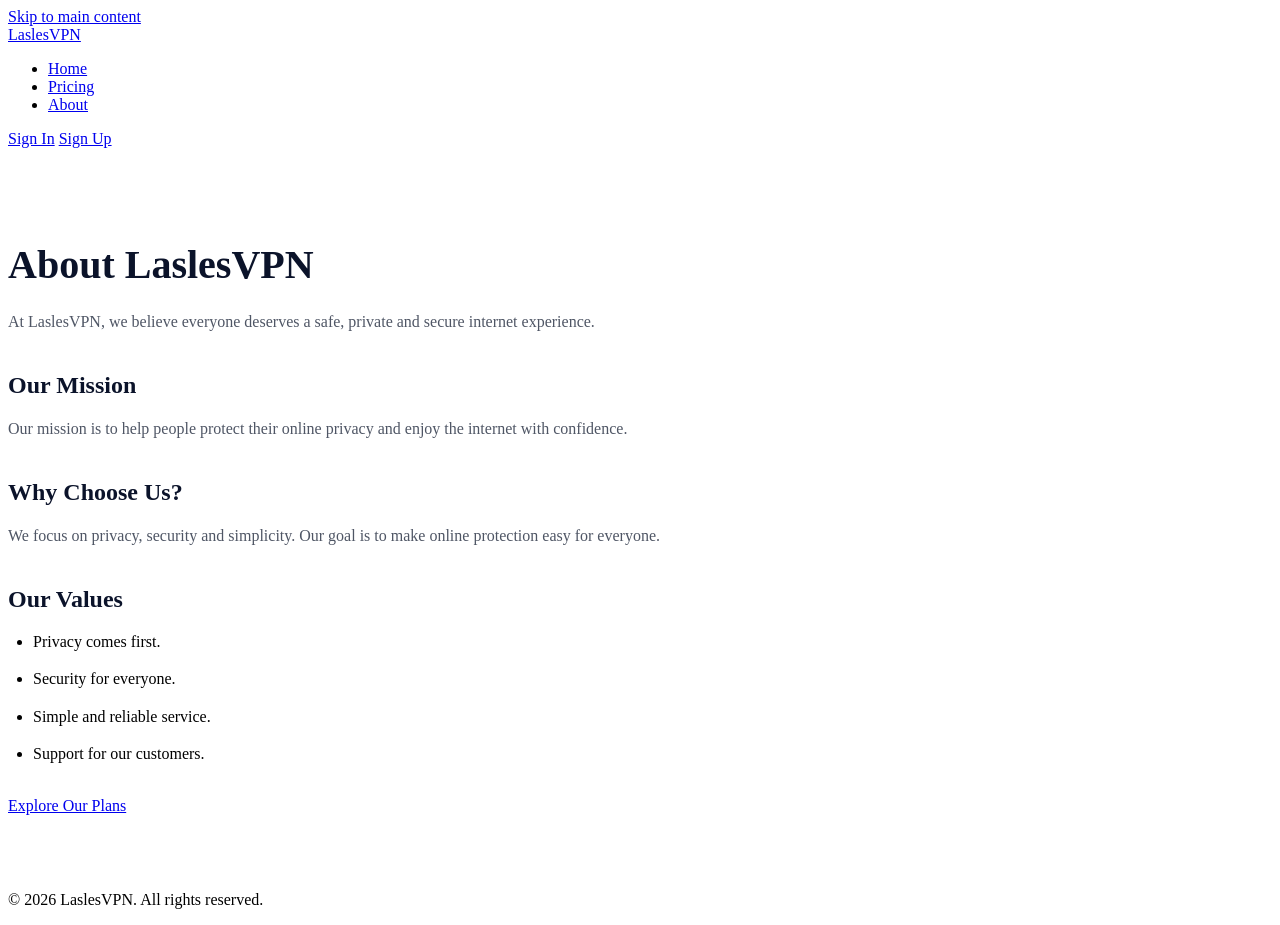
==== about.html @ 48ea71c9 "git change about and princing and style" ====
<!DOCTYPE html>
<html lang="en">
<head>
    <meta charset="UTF-8">
    <meta name="viewport" content="width=device-width, initial-scale=1.0">
    <meta name="description" content="Learn more about LaslesVPN and our mission to make the internet safer.">
    <title>About Us | LaslesVPN</title>
    <link rel="stylesheet" href="css/style.css">
</head>

<body>

    <!-- Skip link for accessibility -->
    <a class="skip-link" href="#main-content">Skip to main content</a>

    <!-- Website header -->
    <header>
        <div class="container">
            <a class="logo" href="index.html">LaslesVPN</a>

            <nav aria-label="Main navigation">
                <ul>
                    <li><a href="index.html">Home</a></li>
                    <li><a href="pricing.html">Pricing</a></li>
                    <li><a href="about.html" aria-current="page">About</a></li>
                </ul>
            </nav>

            <div>
                <a href="#">Sign In</a>
                <a href="#" class="btn">Sign Up</a>
            </div>
        </div>
    </header>

    <!-- Main content -->
    <main id="main-content">

        <section class="container">
            <h1>About LaslesVPN</h1>

            <p>
                At LaslesVPN, we believe everyone deserves a safe,
                private and secure internet experience.
            </p>

            <h2>Our Mission</h2>
            <p>
                Our mission is to help people protect their online privacy
                and enjoy the internet with confidence.
            </p>

            <h2>Why Choose Us?</h2>
            <p>
                We focus on privacy, security and simplicity.
                Our goal is to make online protection easy for everyone.
            </p>

            <h2>Our Values</h2>
            <ul>
                <li>Privacy comes first.</li>
                <li>Security for everyone.</li>
                <li>Simple and reliable service.</li>
                <li>Support for our customers.</li>
            </ul>

            <a href="pricing.html" class="btn">Explore Our Plans</a>
        </section>

    </main>

    <!-- Website footer -->
    <footer>
        <div class="container">
            <p>&copy; 2026 LaslesVPN. All rights reserved.</p>
        </div>
    </footer>

</body>
</html>
---- css/style.css ----
@media (max-width: 600px) {

    .site-header .container {
        flex-direction: column;
        gap: 20px;
    }

    .nav-links {
        gap: 18px;
        flex-wrap: wrap;
        justify-content: center;
    }

    .nav-buttons {
        justify-content: center;
    }

    .hero {
        flex-direction: column;
        text-align: center;
        padding-top: 40px;
        padding-bottom: 40px;
    }

    .hero-content p {
        margin-left: auto;
        margin-right: auto;
    }

    .hero-image {
        width: 100%;
    }

    .statistics {
        flex-direction: column;
        gap: 30px;
        margin-bottom: 40px;
    }

    .features {
        padding: 40px 0 60px;
    }

    .features h2 {
        font-size: 25px;
    }

    .site-footer {
        padding: 25px 0;
    }
}

/* Respect users who prefer reduced motion */
@media (prefers-reduced-motion: reduce) {
    *,
    *::before,
    *::after {
        animation-duration: 0.01ms !important;
        transition-duration: 0.01ms !important;
        scroll-behavior: auto !important;
    }
}

/* Pricing page */
.pricing-grid {
    display: grid;
    grid-template-columns: repeat(3, 1fr);
    gap: 25px;
    margin: 50px auto;
    align-items: stretch;
}

.pricing-card {
    display: flex;
    flex-direction: column;
    align-items: center;
    text-align: center;
    padding: 35px 25px;
    border: 2px solid #dddddd;
    border-radius: 15px;
    background-color: #ffffff;
    transition: transform 0.3s ease, box-shadow 0.3s ease;
}

.pricing-card:hover {
    transform: translateY(-8px);
    box-shadow: 0 10px 25px rgba(0, 0, 0, 0.10);
}

.pricing-card h2 {
    color: #0b132a;
    margin-bottom: 15px;
}

.pricing-card ul {
    list-style: none;
    margin: 25px 0;
    padding: 0;
    text-align: left;
}

.pricing-card li {
    margin-bottom: 15px;
}

.pricing-card li::before {
    content: "✓ ";
    color: #2fab73;
    font-weight: bold;
}

.pricing-card p strong {
    font-size: 1.8rem;
    color: #0b132a;
}

.pricing-card .btn {
    margin-top: auto;
}

/* Responsive pricing layout */
@media (max-width: 900px) {
    .pricing-grid {
        grid-template-columns: repeat(2, 1fr);
    }
}

@media (max-width: 600px) {
    .pricing-grid {
        grid-template-columns: 1fr;
    }
}

/* About page */
#main-content > .container {
    padding-top: 60px;
    padding-bottom: 60px;
}

#main-content h1 {
    color: #0b132a;
    font-size: 2.5rem;
    margin-bottom: 20px;
}

#main-content h2 {
    color: #0b132a;
    margin-top: 35px;
    margin-bottom: 15px;
}

#main-content p {
    line-height: 1.8;
    margin-bottom: 20px;
    color: #4f5665;
}

#main-content ul {
    padding-left: 25px;
    margin-bottom: 30px;
}

#main-content li {
    margin-bottom: 12px;
    line-height: 1.6;
}

/* Mobile layout for About page */
@media (max-width: 600px) {
    #main-content h1 {
        font-size: 2rem;
    }

    #main-content > .container {
        padding-top: 35px;
        padding-bottom: 35px;
    }
}
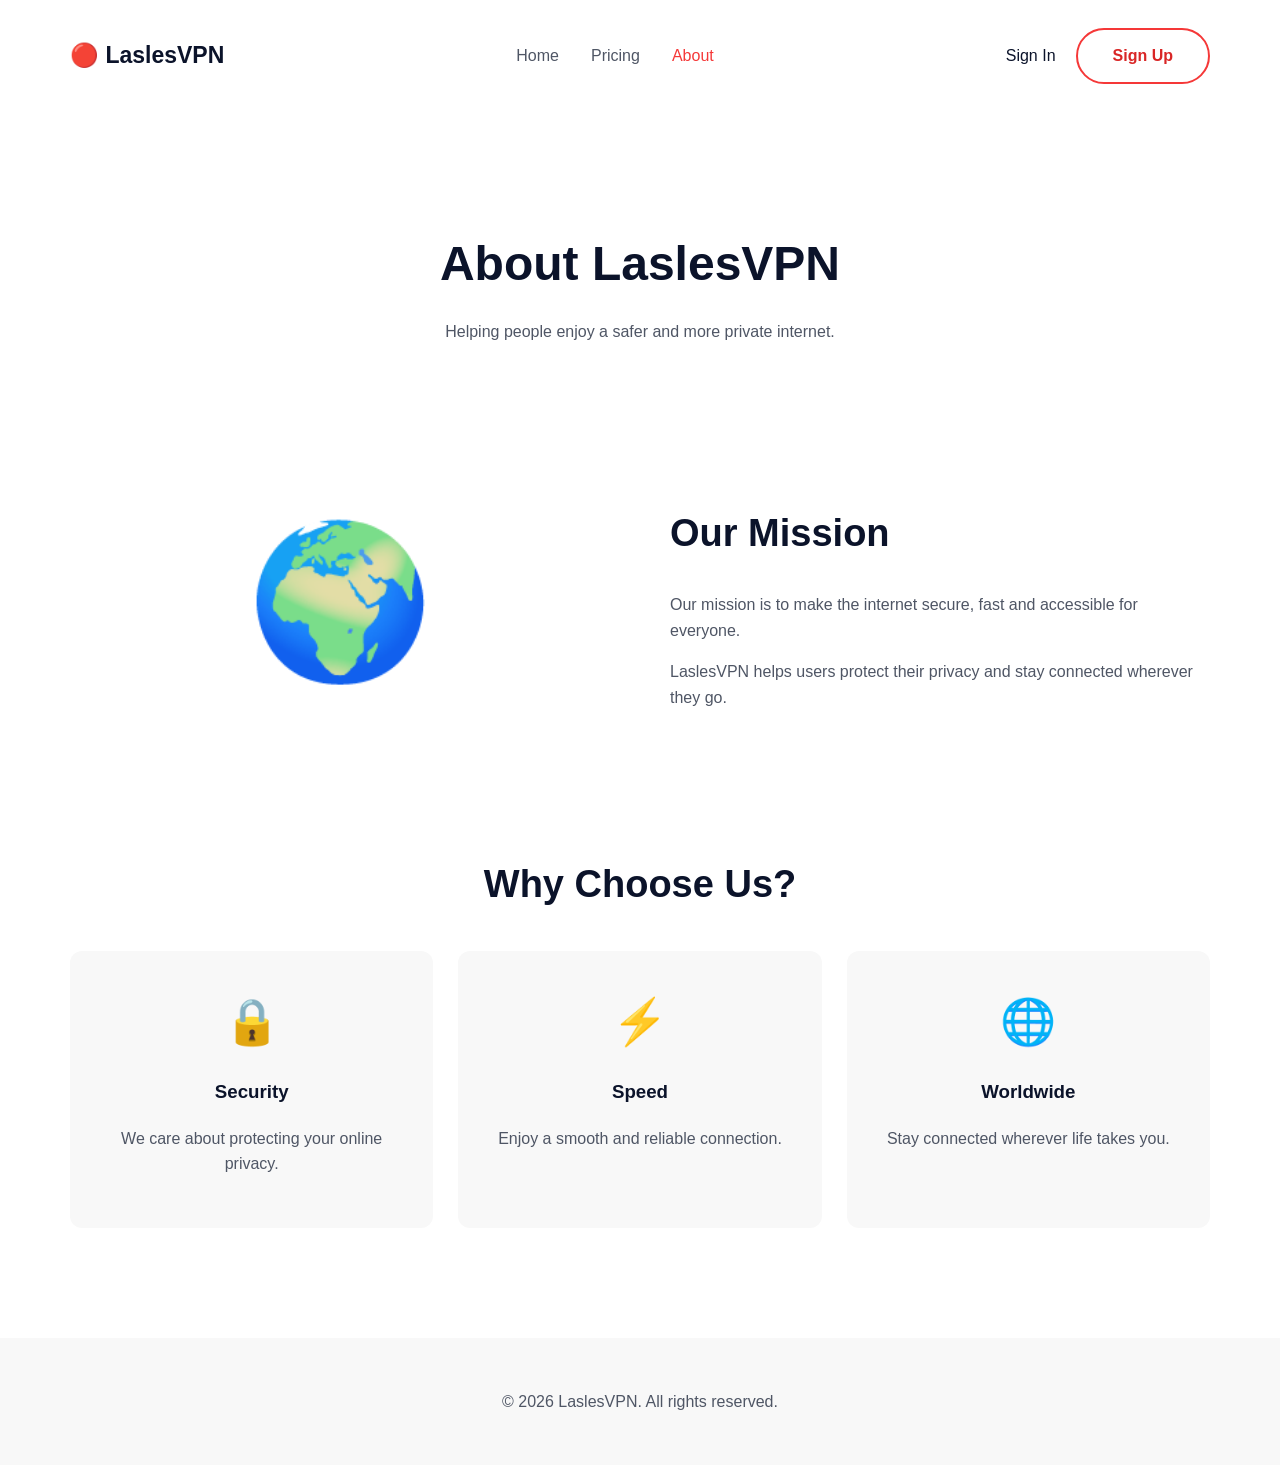
==== commit b52aa0d5: "complete laslesVPN midterm website" ====
--- a/about.html
+++ b/about.html
@@ -2,80 +2,72 @@
 <!DOCTYPE html>
 <html lang="en">
 <head>
-    <meta charset="UTF-8">
-    <meta name="viewport" content="width=device-width, initial-scale=1.0">
-    <meta name="description" content="Learn more about LaslesVPN and our mission to make the internet safer.">
-    <title>About Us | LaslesVPN</title>
-    <link rel="stylesheet" href="css/style.css">
+  <meta charset="UTF-8">
+  <meta name="viewport" content="width=device-width, initial-scale=1">
+  <meta name="description" content="Learn about LaslesVPN">
+  <title>LaslesVPN | About</title>
+  <link rel="stylesheet" href="css/style.css">
 </head>
+<body>
+  <a class="skip-link" href="#main">Skip to main content</a>
 
-<body>
+  <header class="site-header">
+    <div class="container nav">
+      <a class="logo" href="index.html">🔴 Lasles<strong>VPN</strong></a>
+      <nav aria-label="Main navigation">
+        <ul class="nav-links">
+          <li><a href="index.html">Home</a></li>
+          <li><a href="pricing.html">Pricing</a></li>
+          <li><a href="about.html" aria-current="page">About</a></li>
+        </ul>
+      </nav>
+      <div class="auth-links">
+        <a href="pricing.html">Sign In</a>
+        <a class="btn-outline" href="pricing.html">Sign Up</a>
+      </div>
+    </div>
+  </header>
 
-    <!-- Skip link for accessibility -->
-    <a class="skip-link" href="#main-content">Skip to main content</a>
+  <main id="main">
+    <section class="page-heading container">
+      <h1>About LaslesVPN</h1>
+      <p>Helping people enjoy a safer and more private internet.</p>
+    </section>
 
-    <!-- Website header -->
-    <header>
-        <div class="container">
-            <a class="logo" href="index.html">LaslesVPN</a>
+    <section class="about-section container">
+      <div class="about-icon" aria-hidden="true">🌍</div>
+      <div>
+        <h2>Our Mission</h2>
+        <p>Our mission is to make the internet secure, fast and accessible for everyone.</p>
+        <p>LaslesVPN helps users protect their privacy and stay connected wherever they go.</p>
+      </div>
+    </section>
 
-            <nav aria-label="Main navigation">
-                <ul>
-                    <li><a href="index.html">Home</a></li>
-                    <li><a href="pricing.html">Pricing</a></li>
-                    <li><a href="about.html" aria-current="page">About</a></li>
-                </ul>
-            </nav>
+    <section class="values container">
+      <h2>Why Choose Us?</h2>
+      <div class="value-grid">
+        <article class="value-card">
+          <span aria-hidden="true">🔒</span>
+          <h3>Security</h3>
+          <p>We care about protecting your online privacy.</p>
+        </article>
+        <article class="value-card">
+          <span aria-hidden="true">⚡</span>
+          <h3>Speed</h3>
+          <p>Enjoy a smooth and reliable connection.</p>
+        </article>
+        <article class="value-card">
+          <span aria-hidden="true">🌐</span>
+          <h3>Worldwide</h3>
+          <p>Stay connected wherever life takes you.</p>
+        </article>
+      </div>
+    </section>
+  </main>
 
-            <div>
-                <a href="#">Sign In</a>
-                <a href="#" class="btn">Sign Up</a>
-            </div>
-        </div>
-    </header>
-
-    <!-- Main content -->
-    <main id="main-content">
-
-        <section class="container">
-            <h1>About LaslesVPN</h1>
-
-            <p>
-                At LaslesVPN, we believe everyone deserves a safe,
-                private and secure internet experience.
-            </p>
-
-            <h2>Our Mission</h2>
-            <p>
-                Our mission is to help people protect their online privacy
-                and enjoy the internet with confidence.
-            </p>
-
-            <h2>Why Choose Us?</h2>
-            <p>
-                We focus on privacy, security and simplicity.
-                Our goal is to make online protection easy for everyone.
-            </p>
-
-            <h2>Our Values</h2>
-            <ul>
-                <li>Privacy comes first.</li>
-                <li>Security for everyone.</li>
-                <li>Simple and reliable service.</li>
-                <li>Support for our customers.</li>
-            </ul>
-
-            <a href="pricing.html" class="btn">Explore Our Plans</a>
-        </section>
-
-    </main>
-
-    <!-- Website footer -->
-    <footer>
-        <div class="container">
-            <p>&copy; 2026 LaslesVPN. All rights reserved.</p>
-        </div>
-    </footer>
-
+  <footer class="footer">
+    <p>© 2026 LaslesVPN. All rights reserved.</p>
+  </footer>
 </body>
 </html>
+
--- a/css/style.css
+++ b/css/style.css
@@ -1,179 +1,545 @@
 
+/* Global styles and accessible defaults */
+:root {
+  --red: #f53838;
+  --dark: #0b132a;
+  --gray: #4f5665;
+  --light: #f8f8f8;
+}
+
+* {
+  box-sizing: border-box;
+}
+
+html {
+  scroll-behavior: smooth;
+}
+
+body {
+  margin: 0;
+  font-family: Arial, Helvetica, sans-serif;
+  color: var(--dark);
+  background: #fff;
+  line-height: 1.6;
+}
+
+a {
+  text-decoration: none;
+  color: inherit;
+}
+
+a:focus-visible {
+  outline: 3px solid var(--red);
+  outline-offset: 4px;
+}
+
+img {
+  max-width: 100%;
+  height: auto;
+}
+
+.container {
+  width: min(1140px, 90%);
+  margin-inline: auto;
+}
+
+/* Skip navigation for keyboard users */
+.skip-link {
+  position: absolute;
+  top: -100px;
+  left: 10px;
+  background: var(--dark);
+  color: white;
+  padding: 12px;
+  z-index: 100;
+}
+
+.skip-link:focus {
+  top: 10px;
+}
+
+/* Header navigation uses Flexbox */
+.site-header {
+  background: white;
+  padding: 28px 0;
+}
+
+.nav {
+  display: flex;
+  align-items: center;
+  justify-content: space-between;
+  gap: 25px;
+}
+
+.logo {
+  font-size: 23px;
+  font-weight: 700;
+  white-space: nowrap;
+}
+
+.nav-links {
+  display: flex;
+  gap: 32px;
+  list-style: none;
+  padding: 0;
+  margin: 0;
+}
+
+.nav-links a {
+  color: var(--gray);
+  transition: color 0.3s;
+}
+
+.nav-links a:hover,
+.nav-links a[aria-current="page"] {
+  color: var(--red);
+}
+
+.auth-links {
+  display: flex;
+  align-items: center;
+  gap: 20px;
+}
+
+/* Shared buttons */
+.btn,
+.btn-outline {
+  display: inline-block;
+  padding: 13px 35px;
+  border-radius: 10px;
+  font-weight: 700;
+  text-align: center;
+  transition: transform 0.3s, background 0.3s;
+}
+
+.btn {
+  color: white;
+  background: var(--red);
+  box-shadow: 0 12px 25px #f5383840;
+}
+
+.btn:hover {
+  background: #d92626;
+  transform: translateY(-5px);
+}
+
+.btn-outline {
+  color: #d92626;
+  border: 2px solid var(--red);
+  border-radius: 30px;
+}
+
+.btn-outline:hover {
+  background: var(--red);
+  color: white;
+  transform: translateY(-3px);
+}
+
+/* Hero layout */
+.hero {
+  display: grid;
+  grid-template-columns: 1fr 1fr;
+  align-items: center;
+  gap: 55px;
+  padding-top: 65px;
+  padding-bottom: 80px;
+}
+
+.hero h1 {
+  font-size: clamp(34px, 4vw, 52px);
+  line-height: 1.35;
+  margin: 0 0 20px;
+}
+
+.hero p {
+  color: var(--gray);
+  margin-bottom: 40px;
+}
+
+.hero-image {
+  animation: float 4s ease-in-out infinite;
+}
+
+@keyframes float {
+  0%, 100% {
+    transform: translateY(0);
+  }
+  50% {
+    transform: translateY(-15px);
+  }
+}
+
+/* Statistics cards */
+.stats {
+  display: grid;
+  grid-template-columns: repeat(3, 1fr);
+  padding: 40px 20px;
+  border-radius: 12px;
+  box-shadow: 0 18px 55px #0b132a12;
+  text-align: center;
+}
+
+.stats > div + div {
+  border-left: 2px solid #eeeff2;
+}
+
+.stats span {
+  font-size: 30px;
+}
+
+.stats h2 {
+  margin: 5px 0;
+  font-size: 27px;
+}
+
+.stats p {
+  margin: 0;
+  color: var(--gray);
+}
+
+/* Features section */
+.features {
+  display: grid;
+  grid-template-columns: 1fr 1fr;
+  gap: 70px;
+  align-items: center;
+  padding-top: 110px;
+  padding-bottom: 110px;
+}
+
+.features h2,
+.about-section h2,
+.values h2 {
+  font-size: clamp(28px, 3vw, 38px);
+  line-height: 1.4;
+}
+
+.features p,
+.about-section p {
+  color: var(--gray);
+}
+
+.feature-illustration,
+.about-icon {
+  font-size: 150px;
+  text-align: center;
+}
+
+.feature-list {
+  list-style: none;
+  padding: 0;
+}
+
+.feature-list li {
+  margin-bottom: 15px;
+  color: var(--gray);
+}
+
+.feature-list li::before {
+  content: "✓";
+  color: #168a55;
+  font-weight: bold;
+  margin-right: 12px;
+}
+
+/* Page headings */
+.page-heading {
+  padding: 75px 0 55px;
+  text-align: center;
+  animation: fade-in 0.8s ease-out both;
+}
+
+.page-heading h1 {
+  font-size: clamp(34px, 4vw, 48px);
+  margin-bottom: 12px;
+}
+
+.page-heading p {
+  color: var(--gray);
+}
+
+@keyframes fade-in {
+  from {
+    opacity: 0;
+    transform: translateY(25px);
+  }
+  to {
+    opacity: 1;
+    transform: translateY(0);
+  }
+}
+
+/* Pricing cards use CSS Grid */
+.pricing-grid {
+  display: grid;
+  grid-template-columns: repeat(3, 1fr);
+  gap: 25px;
+  padding-bottom: 110px;
+}
+
+.plan {
+  display: flex;
+  flex-direction: column;
+  align-items: center;
+  padding: 55px 25px;
+  border: 2px solid #ddd;
+  border-radius: 12px;
+  transition: transform 0.3s, box-shadow 0.3s;
+}
+
+.plan:hover {
+  transform: translateY(-10px);
+  box-shadow: 0 15px 35px #00000015;
+}
+
+.plan.featured {
+  border-color: var(--red);
+}
+
+.plan-icon {
+  font-size: 90px;
+}
+
+.plan h2 {
+  font-size: 21px;
+}
+
+.plan .feature-list {
+  flex: 1;
+}
+
+.price {
+  font-size: 26px;
+  font-weight: bold;
+}
+
+/* About page */
+.about-section {
+  display: grid;
+  grid-template-columns: 1fr 1fr;
+  gap: 60px;
+  align-items: center;
+  padding: 60px 0 100px;
+}
+
+.values {
+  text-align: center;
+  padding-bottom: 110px;
+}
+
+.value-grid {
+  display: grid;
+  grid-template-columns: repeat(3, 1fr);
+  gap: 25px;
+  margin-top: 40px;
+}
+
+.value-card {
+  padding: 35px 25px;
+  border-radius: 12px;
+  background: var(--light);
+  transition: transform 0.3s;
+}
+
+.value-card:hover {
+  transform: translateY(-8px);
+}
+
+.value-card span {
+  font-size: 45px;
+}
+
+.value-card p {
+  color: var(--gray);
+}
+
+/* Footer */
+.footer {
+  padding: 35px 20px;
+  text-align: center;
+  color: var(--gray);
+  background: var(--light);
+}
+
+/* Tablet responsive layout */
+@media (max-width: 900px) {
+  .nav {
+    flex-wrap: wrap;
+    justify-content: center;
+  }
+
+  .hero,
+  .features,
+  .about-section {
+    gap: 30px;
+  }
+
+  .pricing-grid {
+    grid-template-columns: repeat(2, 1fr);
+  }
+
+  .plan:last-child {
+    grid-column: 1 / -1;
+  }
+}
+
+/* Mobile responsive layout */
 @media (max-width: 600px) {
-
-    .site-header .container {
-        flex-direction: column;
-        gap: 20px;
-    }
-
-    .nav-links {
-        gap: 18px;
-        flex-wrap: wrap;
-        justify-content: center;
-    }
-
-    .nav-buttons {
-        justify-content: center;
-    }
-
-    .hero {
-        flex-direction: column;
-        text-align: center;
-        padding-top: 40px;
-        padding-bottom: 40px;
-    }
-
-    .hero-content p {
-        margin-left: auto;
-        margin-right: auto;
-    }
-
-    .hero-image {
-        width: 100%;
-    }
-
-    .statistics {
-        flex-direction: column;
-        gap: 30px;
-        margin-bottom: 40px;
-    }
-
-    .features {
-        padding: 40px 0 60px;
-    }
-
-    .features h2 {
-        font-size: 25px;
-    }
-
-    .site-footer {
-        padding: 25px 0;
-    }
-}
-
-/* Respect users who prefer reduced motion */
+  .site-header {
+    padding: 18px 0;
+  }
+
+  .nav {
+    flex-direction: column;
+  }
+
+  .nav-links {
+    gap: 20px;
+    flex-wrap: wrap;
+    justify-content: center;
+  }
+
+  .hero,
+  .features,
+  .about-section,
+  .pricing-grid,
+  .value-grid {
+    grid-template-columns: 1fr;
+  }
+
+  .hero {
+    padding-top: 35px;
+    text-align: center;
+  }
+
+  .hero-image {
+    order: -1;
+  }
+
+  .stats {
+    grid-template-columns: 1fr;
+    gap: 25px;
+  }
+
+  .stats > div + div {
+    border-left: none;
+    border-top: 2px solid #eeeff2;
+    padding-top: 25px;
+  }
+
+  .features,
+  .about-section {
+    padding: 65px 0;
+  }
+
+  .feature-illustration,
+  .about-icon {
+    font-size: 100px;
+  }
+
+  .plan:last-child {
+    grid-column: auto;
+  }
+
+  .page-heading {
+    padding: 40px 0;
+  }
+}
+
+/* Respect reduced-motion preferences */
 @media (prefers-reduced-motion: reduce) {
-    *,
-    *::before,
-    *::after {
-        animation-duration: 0.01ms !important;
-        transition-duration: 0.01ms !important;
-        scroll-behavior: auto !important;
-    }
-}
-
-/* Pricing page */
-.pricing-grid {
-    display: grid;
-    grid-template-columns: repeat(3, 1fr);
-    gap: 25px;
-    margin: 50px auto;
-    align-items: stretch;
-}
-
-.pricing-card {
+  html {
+    scroll-behavior: auto;
+  }
+
+  *,
+  *::before,
+  *::after {
+    animation-duration: 0.01ms !important;
+    animation-iteration-count: 1 !important;
+    transition-duration: 0.01ms !important;
+  }
+}
+/* Responsive images */
+img {
+  max-width: 100%;
+  height: auto;
+}
+
+/* Animation 1: Hero entrance */
+.hero-content {
+  animation: fadeInUp 1s ease-out both;
+}
+
+@keyframes fadeInUp {
+  from {
+    opacity: 0;
+    transform: translateY(25px);
+  }
+
+  to {
+    opacity: 1;
+    transform: translateY(0);
+  }
+}
+
+/* Animation 2: Interactive buttons */
+.btn,
+.btn-outline {
+  transition:
+    transform 0.3s ease,
+    box-shadow 0.3s ease,
+    background-color 0.3s ease;
+}
+
+.btn:hover,
+.btn-outline:hover {
+  transform: translateY(-5px);
+  box-shadow: 0 10px 25px rgba(245, 56, 56, 0.25);
+}
+
+/* Keyboard accessibility */
+a:focus-visible,
+button:focus-visible {
+  outline: 3px solid #f53838;
+  outline-offset: 4px;
+}
+
+/* Reduced motion accessibility */
+@media (prefers-reduced-motion: reduce) {
+  *,
+  *::before,
+  *::after {
+    animation-duration: 0.01ms !important;
+    transition-duration: 0.01ms !important;
+  }
+}
+
+/* Mobile layout */
+@media (max-width: 600px) {
+  .hero {
     display: flex;
     flex-direction: column;
-    align-items: center;
+    gap: 25px;
+  }
+
+  .hero-image {
+    order: -1;
+  }
+
+  .hero-content {
     text-align: center;
-    padding: 35px 25px;
-    border: 2px solid #dddddd;
-    border-radius: 15px;
-    background-color: #ffffff;
-    transition: transform 0.3s ease, box-shadow 0.3s ease;
-}
-
-.pricing-card:hover {
-    transform: translateY(-8px);
-    box-shadow: 0 10px 25px rgba(0, 0, 0, 0.10);
-}
-
-.pricing-card h2 {
-    color: #0b132a;
-    margin-bottom: 15px;
-}
-
-.pricing-card ul {
-    list-style: none;
-    margin: 25px 0;
-    padding: 0;
-    text-align: left;
-}
-
-.pricing-card li {
-    margin-bottom: 15px;
-}
-
-.pricing-card li::before {
-    content: "✓ ";
-    color: #2fab73;
-    font-weight: bold;
-}
-
-.pricing-card p strong {
-    font-size: 1.8rem;
-    color: #0b132a;
-}
-
-.pricing-card .btn {
-    margin-top: auto;
-}
-
-/* Responsive pricing layout */
-@media (max-width: 900px) {
-    .pricing-grid {
-        grid-template-columns: repeat(2, 1fr);
-    }
-}
-
-@media (max-width: 600px) {
-    .pricing-grid {
-        grid-template-columns: 1fr;
-    }
-}
-
-/* About page */
-#main-content > .container {
-    padding-top: 60px;
-    padding-bottom: 60px;
-}
-
-#main-content h1 {
-    color: #0b132a;
-    font-size: 2.5rem;
-    margin-bottom: 20px;
-}
-
-#main-content h2 {
-    color: #0b132a;
-    margin-top: 35px;
-    margin-bottom: 15px;
-}
-
-#main-content p {
-    line-height: 1.8;
-    margin-bottom: 20px;
-    color: #4f5665;
-}
-
-#main-content ul {
-    padding-left: 25px;
-    margin-bottom: 30px;
-}
-
-#main-content li {
-    margin-bottom: 12px;
-    line-height: 1.6;
-}
-
-/* Mobile layout for About page */
-@media (max-width: 600px) {
-    #main-content h1 {
-        font-size: 2rem;
-    }
-
-    #main-content > .container {
-        padding-top: 35px;
-        padding-bottom: 35px;
-    }
-}
+  }
+
+  .hero-content h1 {
+    font-size: 30px;
+    line-height: 1.3;
+  }
+
+  .pricing-grid,
+  .value-grid {
+    display: grid;
+    grid-template-columns: 1fr;
+    gap: 20px;
+  }
+}
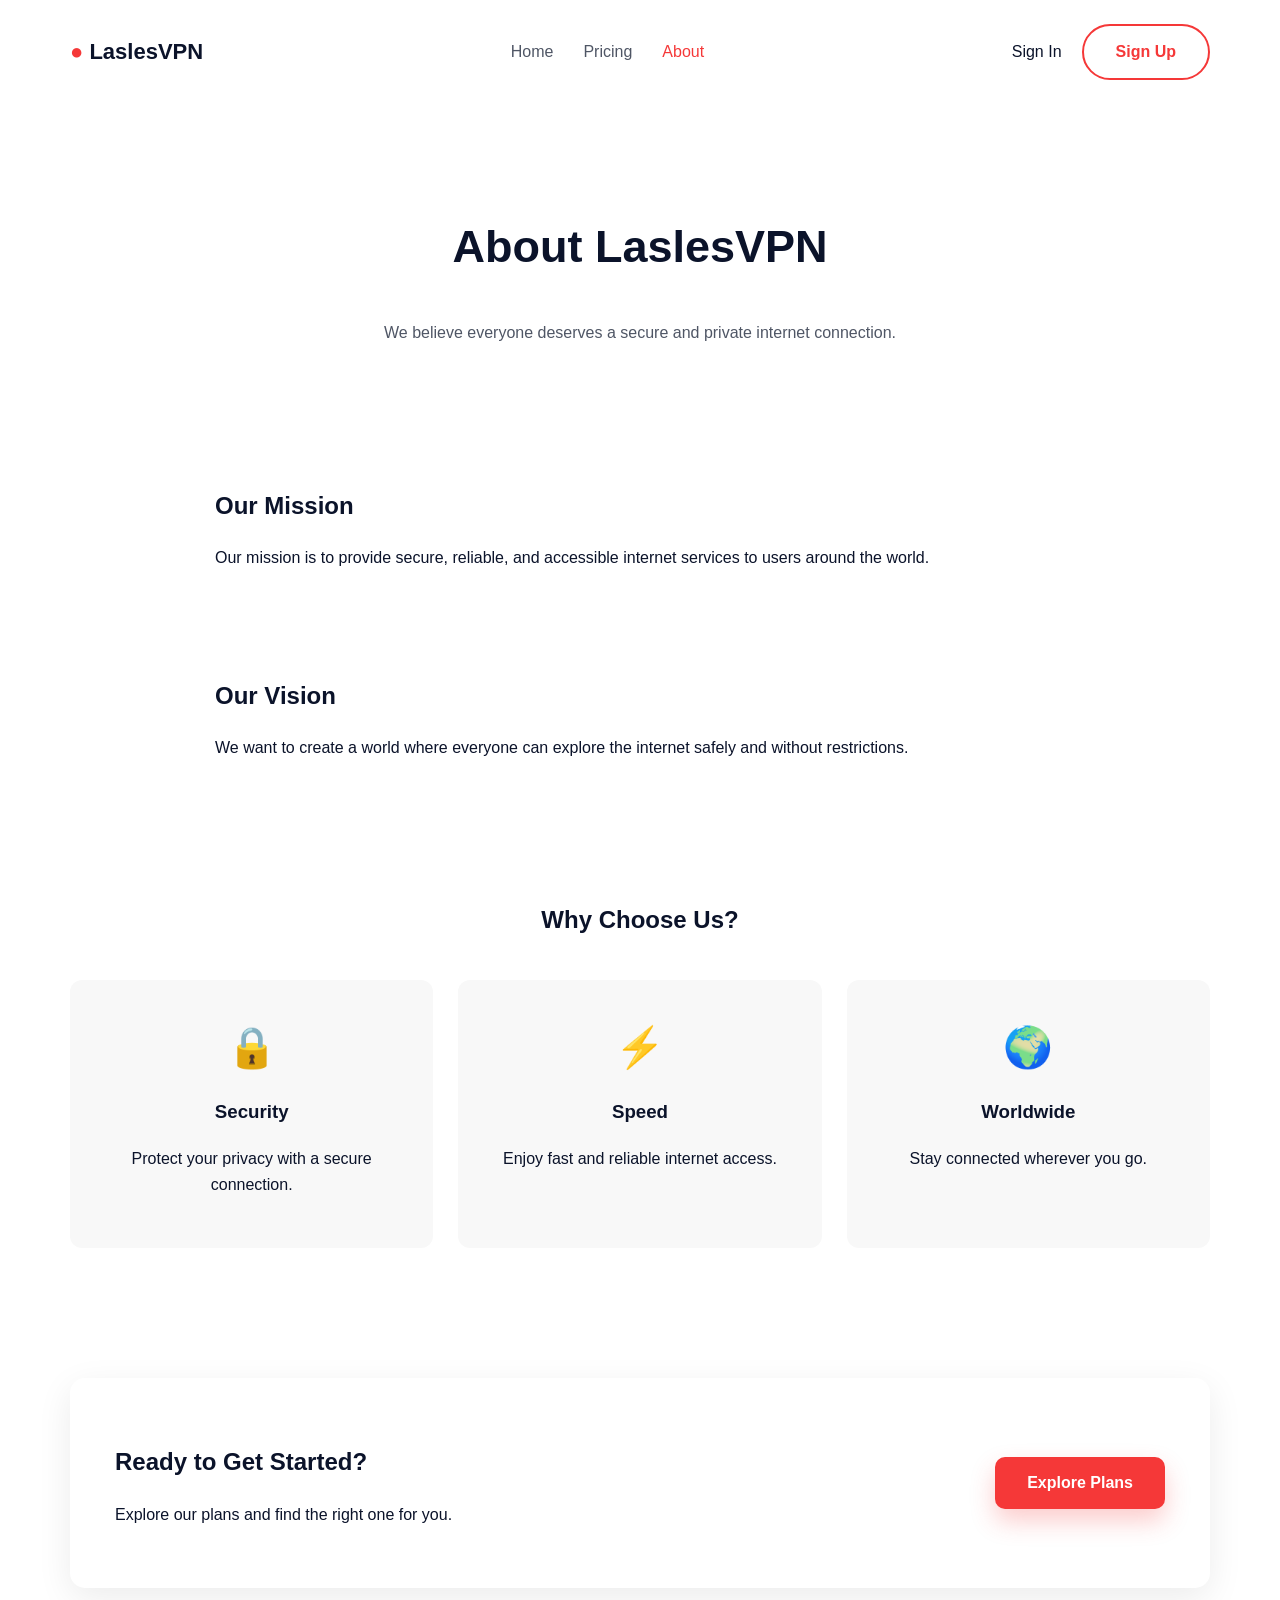
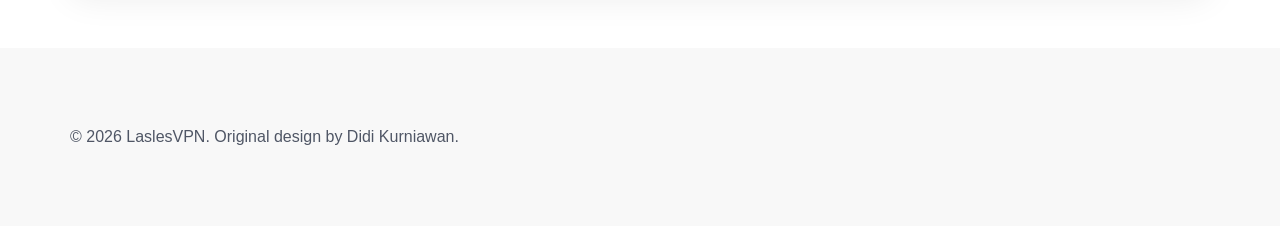
==== commit 0f86a8b9: "Complete LaslesVPN midterm website" ====
--- a/about.html
+++ b/about.html
@@ -1,10 +1,9 @@
-
 <!DOCTYPE html>
 <html lang="en">
 <head>
   <meta charset="UTF-8">
   <meta name="viewport" content="width=device-width, initial-scale=1">
-  <meta name="description" content="Learn about LaslesVPN">
+  <meta name="description" content="Learn about LaslesVPN.">
   <title>LaslesVPN | About</title>
   <link rel="stylesheet" href="css/style.css">
 </head>
@@ -13,12 +12,12 @@
 
   <header class="site-header">
     <div class="container nav">
-      <a class="logo" href="index.html">🔴 Lasles<strong>VPN</strong></a>
+      <a class="logo" href="index.html"><span class="logo-dot">●</span> LaslesVPN</a>
       <nav aria-label="Main navigation">
         <ul class="nav-links">
           <li><a href="index.html">Home</a></li>
           <li><a href="pricing.html">Pricing</a></li>
-          <li><a href="about.html" aria-current="page">About</a></li>
+          <li><a class="active" href="about.html">About</a></li>
         </ul>
       </nav>
       <div class="auth-links">
@@ -31,16 +30,17 @@
   <main id="main">
     <section class="page-heading container">
       <h1>About LaslesVPN</h1>
-      <p>Helping people enjoy a safer and more private internet.</p>
+      <p>We believe everyone deserves a secure and private internet connection.</p>
     </section>
 
     <section class="about-section container">
-      <div class="about-icon" aria-hidden="true">🌍</div>
-      <div>
-        <h2>Our Mission</h2>
-        <p>Our mission is to make the internet secure, fast and accessible for everyone.</p>
-        <p>LaslesVPN helps users protect their privacy and stay connected wherever they go.</p>
-      </div>
+      <h2>Our Mission</h2>
+      <p>Our mission is to provide secure, reliable, and accessible internet services to users around the world.</p>
+    </section>
+
+    <section class="about-section container">
+      <h2>Our Vision</h2>
+      <p>We want to create a world where everyone can explore the internet safely and without restrictions.</p>
     </section>
 
     <section class="values container">
@@ -49,25 +49,34 @@
         <article class="value-card">
           <span aria-hidden="true">🔒</span>
           <h3>Security</h3>
-          <p>We care about protecting your online privacy.</p>
+          <p>Protect your privacy with a secure connection.</p>
         </article>
         <article class="value-card">
           <span aria-hidden="true">⚡</span>
           <h3>Speed</h3>
-          <p>Enjoy a smooth and reliable connection.</p>
+          <p>Enjoy fast and reliable internet access.</p>
         </article>
         <article class="value-card">
-          <span aria-hidden="true">🌐</span>
+          <span aria-hidden="true">🌍</span>
           <h3>Worldwide</h3>
-          <p>Stay connected wherever life takes you.</p>
+          <p>Stay connected wherever you go.</p>
         </article>
       </div>
     </section>
+
+    <section class="subscribe container">
+      <div>
+        <h2>Ready to Get Started?</h2>
+        <p>Explore our plans and find the right one for you.</p>
+      </div>
+      <a class="btn" href="pricing.html">Explore Plans</a>
+    </section>
   </main>
 
-  <footer class="footer">
-    <p>© 2026 LaslesVPN. All rights reserved.</p>
+  <footer class="site-footer">
+    <div class="container">
+      <p>&copy; 2026 LaslesVPN. Original design by Didi Kurniawan.</p>
+    </div>
   </footer>
 </body>
-</html>
-
+</html>
--- a/css/style.css
+++ b/css/style.css
@@ -1,5 +1,4 @@
-
-/* Global styles and accessible defaults */
+/* Global design */
 :root {
   --red: #f53838;
   --dark: #0b132a;
@@ -19,8 +18,13 @@
   margin: 0;
   font-family: Arial, Helvetica, sans-serif;
   color: var(--dark);
-  background: #fff;
+  background: white;
   line-height: 1.6;
+}
+
+.container {
+  width: min(1140px, 92%);
+  margin: 0 auto;
 }
 
 a {
@@ -28,40 +32,34 @@
   color: inherit;
 }
 
+img {
+  max-width: 100%;
+  height: auto;
+}
+
+/* Accessibility */
+.skip-link {
+  position: absolute;
+  left: -9999px;
+  top: 10px;
+  background: white;
+  padding: 10px;
+  z-index: 100;
+}
+
+.skip-link:focus {
+  left: 10px;
+}
+
 a:focus-visible {
   outline: 3px solid var(--red);
   outline-offset: 4px;
 }
 
-img {
-  max-width: 100%;
-  height: auto;
-}
-
-.container {
-  width: min(1140px, 90%);
-  margin-inline: auto;
-}
-
-/* Skip navigation for keyboard users */
-.skip-link {
-  position: absolute;
-  top: -100px;
-  left: 10px;
-  background: var(--dark);
-  color: white;
-  padding: 12px;
-  z-index: 100;
-}
-
-.skip-link:focus {
-  top: 10px;
-}
-
-/* Header navigation uses Flexbox */
+/* Header */
 .site-header {
+  padding: 24px 0;
   background: white;
-  padding: 28px 0;
 }
 
 .nav {
@@ -72,26 +70,28 @@
 }
 
 .logo {
-  font-size: 23px;
-  font-weight: 700;
-  white-space: nowrap;
+  font-size: 22px;
+  font-weight: bold;
+}
+
+.logo-dot {
+  color: var(--red);
 }
 
 .nav-links {
   display: flex;
-  gap: 32px;
   list-style: none;
+  gap: 30px;
   padding: 0;
   margin: 0;
 }
 
 .nav-links a {
   color: var(--gray);
-  transition: color 0.3s;
 }
 
 .nav-links a:hover,
-.nav-links a[aria-current="page"] {
+.nav-links .active {
   color: var(--red);
 }
 
@@ -101,167 +101,78 @@
   gap: 20px;
 }
 
-/* Shared buttons */
+/* Buttons */
 .btn,
 .btn-outline {
   display: inline-block;
-  padding: 13px 35px;
+  padding: 13px 32px;
   border-radius: 10px;
-  font-weight: 700;
-  text-align: center;
-  transition: transform 0.3s, background 0.3s;
+  font-weight: bold;
+  transition: transform .3s ease, box-shadow .3s ease;
 }
 
 .btn {
   color: white;
   background: var(--red);
-  box-shadow: 0 12px 25px #f5383840;
-}
-
-.btn:hover {
-  background: #d92626;
-  transform: translateY(-5px);
+  box-shadow: 0 12px 25px rgba(245, 56, 56, .25);
 }
 
 .btn-outline {
-  color: #d92626;
+  color: var(--red);
   border: 2px solid var(--red);
   border-radius: 30px;
 }
 
+.btn:hover,
 .btn-outline:hover {
-  background: var(--red);
-  color: white;
-  transform: translateY(-3px);
-}
-
-/* Hero layout */
+  transform: translateY(-5px);
+  box-shadow: 0 12px 25px rgba(245, 56, 56, .3);
+}
+
+/* Hero */
 .hero {
   display: grid;
   grid-template-columns: 1fr 1fr;
   align-items: center;
-  gap: 55px;
-  padding-top: 65px;
-  padding-bottom: 80px;
-}
-
-.hero h1 {
-  font-size: clamp(34px, 4vw, 52px);
-  line-height: 1.35;
-  margin: 0 0 20px;
-}
-
-.hero p {
-  color: var(--gray);
-  margin-bottom: 40px;
+  gap: 45px;
+  padding: 75px 0;
+}
+
+.hero-content {
+  animation: fadeInUp 1s ease both;
+}
+
+.hero-content h1 {
+  font-size: clamp(32px, 4vw, 50px);
+  line-height: 1.3;
+}
+
+.hero-content p {
+  color: var(--gray);
+  margin-bottom: 35px;
 }
 
 .hero-image {
-  animation: float 4s ease-in-out infinite;
-}
-
-@keyframes float {
-  0%, 100% {
-    transform: translateY(0);
-  }
-  50% {
-    transform: translateY(-15px);
-  }
-}
-
-/* Statistics cards */
-.stats {
-  display: grid;
-  grid-template-columns: repeat(3, 1fr);
-  padding: 40px 20px;
-  border-radius: 12px;
-  box-shadow: 0 18px 55px #0b132a12;
-  text-align: center;
-}
-
-.stats > div + div {
-  border-left: 2px solid #eeeff2;
-}
-
-.stats span {
-  font-size: 30px;
-}
-
-.stats h2 {
-  margin: 5px 0;
-  font-size: 27px;
-}
-
-.stats p {
-  margin: 0;
-  color: var(--gray);
-}
-
-/* Features section */
-.features {
-  display: grid;
-  grid-template-columns: 1fr 1fr;
-  gap: 70px;
-  align-items: center;
-  padding-top: 110px;
-  padding-bottom: 110px;
-}
-
-.features h2,
-.about-section h2,
-.values h2 {
-  font-size: clamp(28px, 3vw, 38px);
-  line-height: 1.4;
-}
-
-.features p,
-.about-section p {
-  color: var(--gray);
-}
-
-.feature-illustration,
-.about-icon {
-  font-size: 150px;
-  text-align: center;
-}
-
-.feature-list {
-  list-style: none;
-  padding: 0;
-}
-
-.feature-list li {
-  margin-bottom: 15px;
-  color: var(--gray);
-}
-
-.feature-list li::before {
-  content: "✓";
-  color: #168a55;
-  font-weight: bold;
-  margin-right: 12px;
-}
-
-/* Page headings */
-.page-heading {
-  padding: 75px 0 55px;
-  text-align: center;
-  animation: fade-in 0.8s ease-out both;
-}
-
-.page-heading h1 {
-  font-size: clamp(34px, 4vw, 48px);
-  margin-bottom: 12px;
-}
-
-.page-heading p {
-  color: var(--gray);
-}
-
-@keyframes fade-in {
+  display: block;
+  width: 100%;
+}
+
+.hero-image picture {
+  display: block;
+  width: 100%;
+}
+
+.hero-image img {
+  display: block;
+  width: 100%;
+  height: auto;
+  object-fit: contain;
+}
+
+@keyframes fadeInUp {
   from {
     opacity: 0;
-    transform: translateY(25px);
+    transform: translateY(30px);
   }
   to {
     opacity: 1;
@@ -269,62 +180,205 @@
   }
 }
 
-/* Pricing cards use CSS Grid */
-.pricing-grid {
+/* Statistics */
+.stats {
+  display: grid;
+  grid-template-columns: repeat(3, 1fr);
+  padding: 35px;
+  box-shadow: 0 15px 45px rgba(0, 0, 0, .06);
+  border-radius: 15px;
+}
+
+.stat {
+  text-align: center;
+}
+
+.stat span {
+  font-size: 28px;
+}
+
+.stat h2 {
+  margin: 5px 0;
+}
+
+.stat p {
+  color: var(--gray);
+}
+
+/* Features */
+.features {
+  display: grid;
+  grid-template-columns: 1fr 1fr;
+  align-items: center;
+  gap: 60px;
+  padding: 100px 0;
+}
+
+.features h2,
+.section-heading h2 {
+  font-size: 34px;
+}
+
+.features p,
+.section-heading p {
+  color: var(--gray);
+}
+
+.check-list {
+  list-style: none;
+  padding: 0;
+}
+
+.check-list li {
+  margin: 14px 0;
+}
+
+.check-list li::before {
+  content: "✓";
+  color: #2fab73;
+  margin-right: 10px;
+}
+
+/* Plans */
+.plans-section {
+  background: var(--light);
+  padding: 75px 0;
+}
+
+.section-heading {
+  text-align: center;
+  max-width: 600px;
+  margin: 0 auto 50px;
+}
+
+.plans {
+  display: grid;
+  grid-template-columns: repeat(3, 1fr);
+  gap: 30px;
+}
+
+.plan {
+  background: white;
+  border: 2px solid #ddd;
+  border-radius: 12px;
+  padding: 40px 25px;
+  text-align: center;
+  display: flex;
+  flex-direction: column;
+  min-height: 540px;
+  transition: transform .3s ease, border-color .3s ease;
+}
+
+.plan:hover {
+  transform: translateY(-8px);
+  border-color: var(--red);
+}
+
+.plan.featured {
+  border-color: var(--red);
+}
+
+.plan-icon {
+  font-size: 65px;
+}
+
+.plan ul {
+  text-align: left;
+  margin: 20px auto;
+}
+
+.plan-bottom {
+  margin-top: auto;
+}
+
+.plan-bottom h3 {
+  font-size: 25px;
+}
+
+.plan-bottom small {
+  font-size: 16px;
+  color: var(--gray);
+}
+
+/* Network */
+.network {
+  padding: 90px 0;
+  text-align: center;
+}
+
+.network-visual {
+  padding: 80px 20px;
+  background: #fff5f5;
+  border-radius: 20px;
+}
+
+.network-visual span {
+  font-size: 100px;
+}
+
+.partners {
+  display: flex;
+  flex-wrap: wrap;
+  justify-content: space-around;
+  gap: 20px;
+  padding: 60px 0;
+  color: #888;
+  font-size: 22px;
+  font-weight: bold;
+}
+
+/* Testimonials */
+.testimonials {
+  padding: 70px 0;
+}
+
+.reviews {
   display: grid;
   grid-template-columns: repeat(3, 1fr);
   gap: 25px;
-  padding-bottom: 110px;
-}
-
-.plan {
-  display: flex;
-  flex-direction: column;
-  align-items: center;
-  padding: 55px 25px;
+}
+
+.review {
   border: 2px solid #ddd;
+  padding: 25px;
   border-radius: 12px;
-  transition: transform 0.3s, box-shadow 0.3s;
-}
-
-.plan:hover {
-  transform: translateY(-10px);
-  box-shadow: 0 15px 35px #00000015;
-}
-
-.plan.featured {
+}
+
+.featured-review {
   border-color: var(--red);
 }
 
-.plan-icon {
-  font-size: 90px;
-}
-
-.plan h2 {
-  font-size: 21px;
-}
-
-.plan .feature-list {
-  flex: 1;
-}
-
-.price {
-  font-size: 26px;
-  font-weight: bold;
-}
-
-/* About page */
+.review h3 {
+  font-size: 17px;
+}
+
+.review h3 span {
+  float: right;
+  font-size: 14px;
+}
+
+/* About */
+.page-heading {
+  text-align: center;
+  padding: 70px 0;
+}
+
+.page-heading h1 {
+  font-size: 45px;
+}
+
+.page-heading p {
+  color: var(--gray);
+}
+
 .about-section {
-  display: grid;
-  grid-template-columns: 1fr 1fr;
-  gap: 60px;
-  align-items: center;
-  padding: 60px 0 100px;
+  padding: 35px 0;
+  max-width: 850px;
 }
 
 .values {
   text-align: center;
-  padding-bottom: 110px;
+  padding: 70px 0;
 }
 
 .value-grid {
@@ -335,33 +389,47 @@
 }
 
 .value-card {
-  padding: 35px 25px;
+  padding: 35px;
+  background: var(--light);
   border-radius: 12px;
+}
+
+.value-card span {
+  font-size: 40px;
+}
+
+/* Subscription */
+.subscribe {
+  display: flex;
+  justify-content: space-between;
+  align-items: center;
+  gap: 30px;
+  padding: 45px;
+  margin-top: 60px;
+  margin-bottom: 60px;
+  border-radius: 15px;
+  box-shadow: 0 10px 35px rgba(0, 0, 0, .08);
+}
+
+/* Footer */
+.site-footer {
   background: var(--light);
-  transition: transform 0.3s;
-}
-
-.value-card:hover {
-  transform: translateY(-8px);
-}
-
-.value-card span {
-  font-size: 45px;
-}
-
-.value-card p {
-  color: var(--gray);
-}
-
-/* Footer */
-.footer {
-  padding: 35px 20px;
-  text-align: center;
-  color: var(--gray);
-  background: var(--light);
-}
-
-/* Tablet responsive layout */
+  padding: 60px 0;
+  color: var(--gray);
+}
+
+.footer-content {
+  display: grid;
+  grid-template-columns: 2fr 1fr 1fr;
+  gap: 35px;
+}
+
+.footer-content ul {
+  list-style: none;
+  padding: 0;
+}
+
+/* Tablet */
 @media (max-width: 900px) {
   .nav {
     flex-wrap: wrap;
@@ -369,177 +437,73 @@
   }
 
   .hero,
-  .features,
-  .about-section {
-    gap: 30px;
-  }
-
-  .pricing-grid {
+  .features {
+    grid-template-columns: 1fr;
+  }
+
+  .plans,
+  .reviews,
+  .value-grid {
     grid-template-columns: repeat(2, 1fr);
   }
-
-  .plan:last-child {
-    grid-column: 1 / -1;
-  }
-}
-
-/* Mobile responsive layout */
+}
+
+/* Mobile */
 @media (max-width: 600px) {
-  .site-header {
-    padding: 18px 0;
-  }
-
   .nav {
     flex-direction: column;
   }
 
   .nav-links {
-    gap: 20px;
-    flex-wrap: wrap;
+    gap: 18px;
+  }
+
+  .auth-links {
     justify-content: center;
   }
 
-  .hero,
-  .features,
-  .about-section,
-  .pricing-grid,
-  .value-grid {
+  .hero {
     grid-template-columns: 1fr;
-  }
-
-  .hero {
-    padding-top: 35px;
+    padding: 35px 0;
+  }
+
+  .hero-content h1 {
+    font-size: 32px;
+  }
+
+  .hero-image {
+    width: 100%;
+  }
+
+  .stats,
+  .plans,
+  .reviews,
+  .value-grid,
+  .footer-content {
+    grid-template-columns: 1fr;
+  }
+
+  .stats {
+    gap: 30px;
+  }
+
+  .features {
+    padding: 50px 0;
+  }
+
+  .subscribe {
+    flex-direction: column;
     text-align: center;
   }
-
-  .hero-image {
-    order: -1;
-  }
-
-  .stats {
-    grid-template-columns: 1fr;
-    gap: 25px;
-  }
-
-  .stats > div + div {
-    border-left: none;
-    border-top: 2px solid #eeeff2;
-    padding-top: 25px;
-  }
-
-  .features,
-  .about-section {
-    padding: 65px 0;
-  }
-
-  .feature-illustration,
-  .about-icon {
-    font-size: 100px;
-  }
-
-  .plan:last-child {
-    grid-column: auto;
-  }
-
-  .page-heading {
-    padding: 40px 0;
-  }
-}
-
-/* Respect reduced-motion preferences */
-@media (prefers-reduced-motion: reduce) {
-  html {
-    scroll-behavior: auto;
-  }
-
-  *,
-  *::before,
-  *::after {
-    animation-duration: 0.01ms !important;
-    animation-iteration-count: 1 !important;
-    transition-duration: 0.01ms !important;
-  }
-}
-/* Responsive images */
-img {
-  max-width: 100%;
-  height: auto;
-}
-
-/* Animation 1: Hero entrance */
-.hero-content {
-  animation: fadeInUp 1s ease-out both;
-}
-
-@keyframes fadeInUp {
-  from {
-    opacity: 0;
-    transform: translateY(25px);
-  }
-
-  to {
-    opacity: 1;
-    transform: translateY(0);
-  }
-}
-
-/* Animation 2: Interactive buttons */
-.btn,
-.btn-outline {
-  transition:
-    transform 0.3s ease,
-    box-shadow 0.3s ease,
-    background-color 0.3s ease;
-}
-
-.btn:hover,
-.btn-outline:hover {
-  transform: translateY(-5px);
-  box-shadow: 0 10px 25px rgba(245, 56, 56, 0.25);
-}
-
-/* Keyboard accessibility */
-a:focus-visible,
-button:focus-visible {
-  outline: 3px solid #f53838;
-  outline-offset: 4px;
-}
-
-/* Reduced motion accessibility */
+}
+
+/* Motion accessibility */
 @media (prefers-reduced-motion: reduce) {
   *,
   *::before,
   *::after {
-    animation-duration: 0.01ms !important;
-    transition-duration: 0.01ms !important;
-  }
-}
-
-/* Mobile layout */
-@media (max-width: 600px) {
-  .hero {
-    display: flex;
-    flex-direction: column;
-    gap: 25px;
-  }
-
-  .hero-image {
-    order: -1;
-  }
-
-  .hero-content {
-    text-align: center;
-  }
-
-  .hero-content h1 {
-    font-size: 30px;
-    line-height: 1.3;
-  }
-
-  .pricing-grid,
-  .value-grid {
-    display: grid;
-    grid-template-columns: 1fr;
-    gap: 20px;
+    animation: none !important;
+    transition: none !important;
+    scroll-behavior: auto !important;
   }
 }
